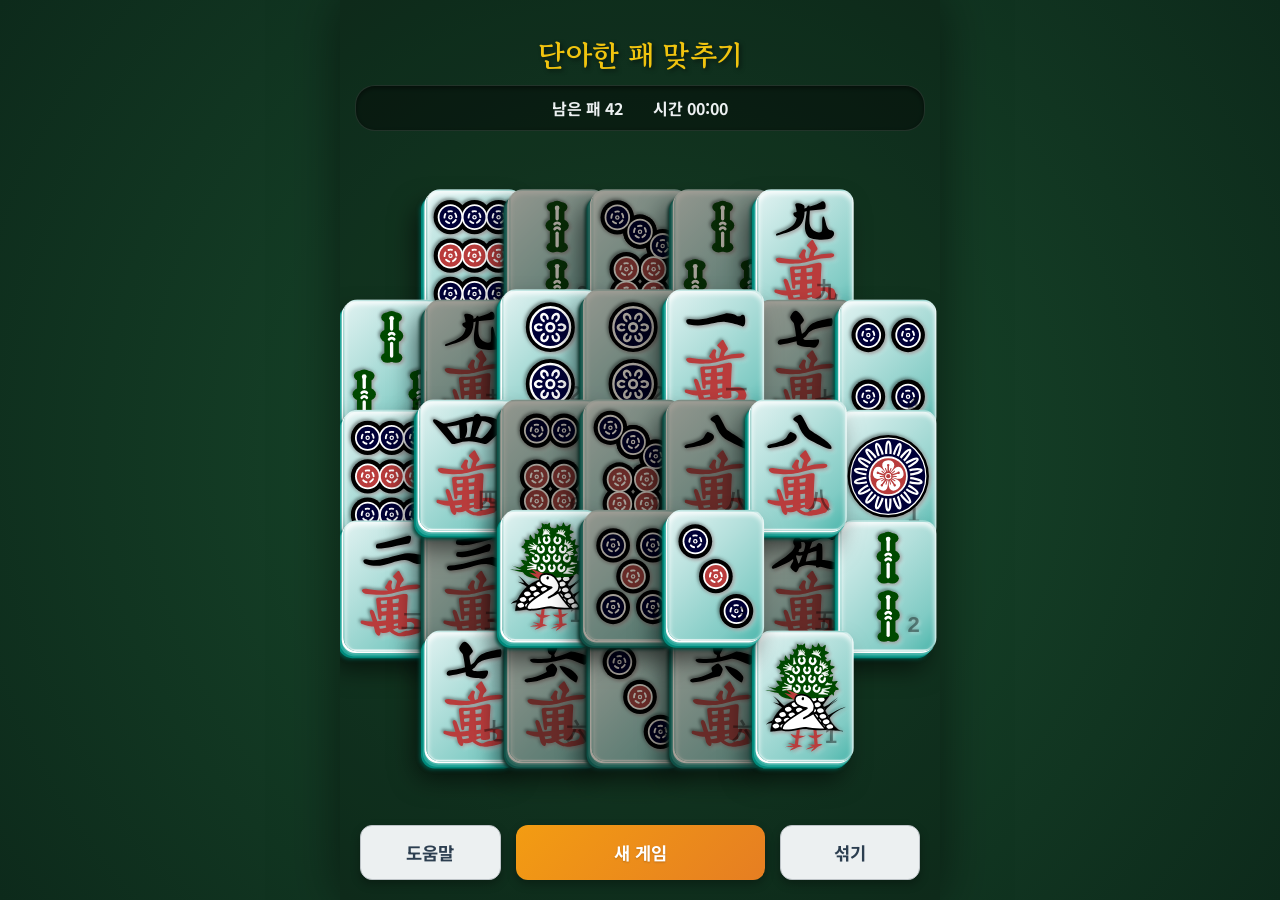
==== Majack/index.html @ 550f0013 "🏡 프로젝트 구조 정리: 모든 소스 파일을 Majack 디렉토리로 이동" ====
<!DOCTYPE html>
<html lang="ko">
<head>
    <meta charset="UTF-8">
    <meta name="viewport" content="width=device-width, initial-scale=1.0, maximum-scale=1.0, user-scalable=no">
    <title>효도 마작 - 같은 패 맞추기</title>
    <link rel="stylesheet" href="style.css">
    <link rel="manifest" href="manifest.json">
    <link rel="icon" href="icon.png">
    <meta name="theme-color" content="#8b5e34">
    <meta name="apple-mobile-web-app-capable" content="yes">
    <meta name="apple-mobile-web-app-status-bar-style" content="black-translucent">

    <link rel="preconnect" href="https://fonts.googleapis.com">
    <link rel="preconnect" href="https://fonts.gstatic.com" crossorigin>
    <link href="https://fonts.googleapis.com/css2?family=Gowun+Batang:wght@400;700&family=Noto+Sans+KR:wght@300;500;700&display=swap" rel="stylesheet">
</head>
<body>
    <div id="app">
        <header>
            <h1>단아한 패 맞추기</h1>
            <div class="stats">
                <div class="stat-item">
                    <span class="label">남은 패</span>
                    <span id="remaining-count">0</span>
                </div>
                <div class="stat-item">
                    <span class="label">시간</span>
                    <span id="timer">00:00</span>
                </div>
            </div>
        </header>

        <main id="game-container">
            <div id="board"></div>
        </main>

        <footer>
            <button id="hint-btn" class="sub-btn">도움말</button>
            <button id="reset-btn" class="main-btn">새 게임</button>
            <button id="shuffle-btn" class="sub-btn">섞기</button>
        </footer>

        <!-- 메시지 오버레이 -->
        <div id="overlay" class="hidden">
            <div class="msg-box">
                <h2 id="msg-title">참 잘하셨어요!</h2>
                <p id="msg-body">모든 패를 맞추셨습니다.</p>
                <button id="restart-btn">다시 시작하기</button>
            </div>
        </div>
    </div>
    <script src="game.js"></script>
</body>
</html>
---- Majack/style.css ----
:root {
    --bg-color: #0d2a1b; /* 더 깊고 어두운 숲속의 그린 */
    --tile-face: #e0f2f1; /* 맑은 비취색 베이스 */
    --tile-side: #80cbc4; 
    --tile-shadow: rgba(0, 0, 0, 0.6);
    --gold: #d4af37; /* 리얼 골드 컬러 */
    --text-color: #ffffff;
    --accent-color: #d4af37;
}

body {
    background-color: var(--bg-color);
    background-image: 
        radial-gradient(circle at center, #1a4d2e 0%, #0d2a1b 100%),
        url('https://www.transparenttextures.com/patterns/dark-leather.png'); /* 가죽 질감 추가 */
    margin: 0;
    overflow: hidden;
    font-family: 'Noto Sans KR', sans-serif;
    display: flex;
    justify-content: center;
    align-items: center;
    height: 100vh;
    color: var(--text-color);
}

#app {
    width: 100vw;
    height: 100vh;
    display: flex;
    flex-direction: column;
    position: relative;
    max-width: 600px;
    background: rgba(0, 0, 0, 0.2);
    box-shadow: 0 0 50px rgba(0,0,0,0.5);
}

header {
    padding: 15px 15px 5px;
    text-align: center;
    z-index: 10;
}

h1 {
    font-family: 'Gowun Batang', serif;
    font-size: 1.8rem;
    color: #f1c40f;
    margin-bottom: 10px;
    text-shadow: 2px 2px 4px rgba(0,0,0,0.5);
}

.stats {
    display: flex;
    justify-content: center;
    gap: 30px;
    padding: 10px 20px;
    background: rgba(0, 0, 0, 0.4);
    border-radius: 20px;
    box-shadow: inset 0 2px 5px rgba(0,0,0,0.5);
    border: 1px solid rgba(255,255,255,0.1);
    font-weight: 700;
    color: #ecf0f1;
}

/* 마작 솔리테어 보드 */
#game-container {
    flex: 1;
    position: relative;
    width: 100%;
    margin-top: 5px;
    margin-bottom: 5px;
    overflow: hidden; 
}

#board {
    position: absolute;
    top: 50%;
    left: 50%;
    transform: translate(-50%, -50%);
    width: 100%;
    height: 100%;
}

/* 프리미엄 입체 마작 패 (Jade 테마) */
.tile {
    position: absolute;
    width: 54px;
    height: 74px;
    cursor: pointer;
    transition: transform 0.2s cubic-bezier(0.34, 1.56, 0.64, 1), filter 0.2s;
    user-select: none;
    
    /* 비취(Jade) 특유의 반투명한 녹색 광택질감 */
    background: linear-gradient(135deg, #e0f2f1 0%, #b2dfdb 40%, #80cbc4 80%, #4db6ac 100%);
    border-radius: 8px;
    border: 1px solid rgba(255,255,255,0.4);
    
    /* 유료 게임급 3D 음영 디자인 */
    box-shadow: 
        inset 0 2px 3px rgba(255,255,255,0.8),
        -1px 1px 0px #ffffff,
        -1px 2px 0px #4db6ac,
        -2px 3px 0px #26a69a,
        -3px 4px 0px #00897b,
        -4px 5px 2px #004d40,
        -6px 10px 15px rgba(0,0,0,0.6);
        
    display: flex;
    justify-content: center;
    align-items: center;
    overflow: hidden;
}

/* 옥 패 특유의 인레이 필터 */
.face {
    width: 90%;
    height: 90%;
    display: flex;
    justify-content: center;
    align-items: center;
    pointer-events: none;
    font-family: "Gowun Batang", serif;
    font-weight: 800;
    /* 음각(Engraving) 느낌을 주는 강력한 드롭 섀도우 */
    filter: drop-shadow(1px 1px 1px rgba(255,255,255,0.8)) drop-shadow(-1px -1px 1px rgba(0,0,0,0.4));
}

/* 만자(Man) 디자인 - 더 깊은 색감 */
.mj-man {
    display: flex;
    flex-direction: column;
    align-items: center;
    line-height: 1;
}
.mj-man .mj-num {
    color: #a91e1e; /* 깊은 핏빛 빨강 */
    font-size: 1.6rem;
}
.mj-man .mj-char {
    color: #1a1a1a; /* 선명한 검정 */
    font-size: 1.6rem;
    margin-top: -2px;
}

/* 통자(Pin) 디자인 - 보석 질감 */
.mj-pin {
    display: grid;
    gap: 3px;
    justify-content: center;
    align-content: center;
    width: 85%;
    height: 85%;
}
.mj-pin.layout-1 .dot { 
    width: 30px; 
    height: 30px; 
    border: 5px double #a91e1e; 
    background: radial-gradient(circle, #e74c3c, #a91e1e);
    box-shadow: 0 0 5px rgba(0,0,0,0.3);
}

.dot {
    width: 13px;
    height: 13px;
    border-radius: 50%;
    background: radial-gradient(circle at 30% 30%, #ffd700, var(--gold)); /* 금색 보석 질감 */
    box-shadow: inset 0 1px 2px rgba(0,0,0,0.5), 1px 1px 1px rgba(255,255,255,0.3);
    margin: 0 auto;
}
.dot.red { background: radial-gradient(circle at 30% 30%, #ff4b2b, #a91e1e); }
.dot.green { background: radial-gradient(circle at 30% 30%, #00ff87, #006036); }

/* 삭자(Sou) 디자인: 세로 막대기(대나무 흉내) */
.mj-sou {
    display: grid;
    gap: 3px;
    justify-content: center;
    align-content: center;
    width: 80%;
    height: 80%;
}
/* 삭 1은 참새나 공작이지만 단순 큰 화려한 글자로 대체 */
.mj-sou.layout-1 { display: flex; color: #004d40; font-size: 2.5rem; filter: drop-shadow(0 0 1px gold); }
.mj-sou:not(.layout-1) { grid-template-columns: repeat(3, 1fr); align-items: center; }
.stick {
    width: 8px;
    height: 18px;
    background: linear-gradient(to bottom, #ffd700, var(--gold));
    border-radius: 4px;
    margin: 0 auto;
    box-shadow: inset 0 1px 2px rgba(0,0,0,0.4), 1px 1px 1px rgba(255,255,255,0.2);
}
.stick.red { background: linear-gradient(to bottom, #ff4b2b, #a91e1e); }
.stick.blue { background: linear-gradient(to bottom, #2196f3, #0d47a1); }

/* 자패/풍패(Wind/Dragon) 큰 글씨 */
.mj-font {
    font-size: 2.5rem;
    text-shadow: 1px 1px 0px rgba(0,0,0,0.1);
}

/* 가독성 가이드 숫자 */
.mj-guide-num {
    position: absolute;
    bottom: 4px;
    right: 6px;
    font-size: 0.8rem;
    color: rgba(0, 0, 0, 0.4);
    font-family: Arial, sans-serif;
    font-weight: bold;
}

.dragon-red { color: #a91e1e; }
.dragon-green { color: #1e6b3c; }
.dragon-blue { color: #1d4e89; border: 3px double #1d4e89; border-radius: 4px; padding: 0 4px; font-size: 2.2rem; }
.wind-black { color: #1a1a1a; }

/* 선택 및 가림 처리 */
.tile.blocked {
    filter: brightness(0.6) sepia(0.2); 
    cursor: default;
}

.tile.selected {
    background: #fffbe6;
    border-color: var(--gold);
    /* 제자리에서 빛만 발산하도록 box-shadow를 두껍게 구성하고 transform은 덮어쓰지 않음.
       두께감 섀도우(회색계열)를 골드 계열로 바꿔서 빛이 나는 효과 */
    box-shadow: 
        -1px 1px 0px #fff,
        -1px 2px 0px #f0e2b6,
        -2px 3px 0px #ebd699,
        -2px 4px 0px var(--gold),
        0px 0px 15px rgba(243, 156, 18, 0.8),
        -4px 8px 12px rgba(243, 156, 18, 0.5);
    z-index: 1000 !important; 
}
.tile.selected .face {
    /* 기존 scale(1.05)이 글자만 키워서 이질감을 줄 수 있으므로 제거하거나 최소화 */
    filter: drop-shadow(0 0 2px var(--gold));
}

.tile.matched {
    opacity: 0;
    pointer-events: none;
}

/* 푸터 및 인터페이스 */
footer {
    padding: 10px 20px 20px;
    display: flex;
    gap: 15px;
    z-index: 10;
}

button {
    border: none;
    border-radius: 12px;
    padding: 14px;
    font-family: inherit;
    font-weight: 700;
    font-size: 1.1rem;
    cursor: pointer;
    transition: all 0.2s;
    box-shadow: 0 4px 10px rgba(0,0,0,0.3);
}

button:active {
    transform: translateY(2px);
    box-shadow: 0 1px 2px rgba(0,0,0,0.3);
}

.main-btn {
    flex: 2;
    background: linear-gradient(135deg, #f39c12, #e67e22);
    color: white;
    text-shadow: 0 1px 2px rgba(0,0,0,0.2);
}

.sub-btn {
    flex: 1;
    background: #ecf0f1;
    color: #2c3e50;
    border: 1px solid #bdc3c7;
}

.hidden { display: none !important; }

/* 오버레이 */
#overlay {
    position: fixed;
    top: 0;
    left: 0;
    width: 100%;
    height: 100%;
    background: rgba(0, 0, 0, 0.5);
    display: flex;
    justify-content: center;
    align-items: center;
    z-index: 100;
    backdrop-filter: blur(4px);
    transition: opacity 0.3s;
}

.msg-box {
    background: white;
    padding: 40px;
    border-radius: 24px;
    text-align: center;
    max-width: 80%;
    box-shadow: 0 20px 40px rgba(0,0,0,0.2);
}

.msg-box h2 {
    font-family: 'Gowun Batang', serif;
    margin-bottom: 10px;
    color: var(--accent-color);
}

.msg-box p {
    margin-bottom: 25px;
    color: #666;
}

#restart-btn {
    background: var(--accent-color);
    color: white;
    padding: 12px 30px;
    font-size: 1rem;
}

/* 연결선 시각화 */
.connection-line {
    position: absolute;
    background-color: var(--gold);
    z-index: 5;
    pointer-events: none;
    opacity: 0.6;
}

/* 마작 이미지 스타일 */
.mj-img {
    width: 100%;
    height: 100%;
    object-fit: contain;
    padding: 2px;
    filter: drop-shadow(1px 1px 1px rgba(0,0,0,0.3));
}
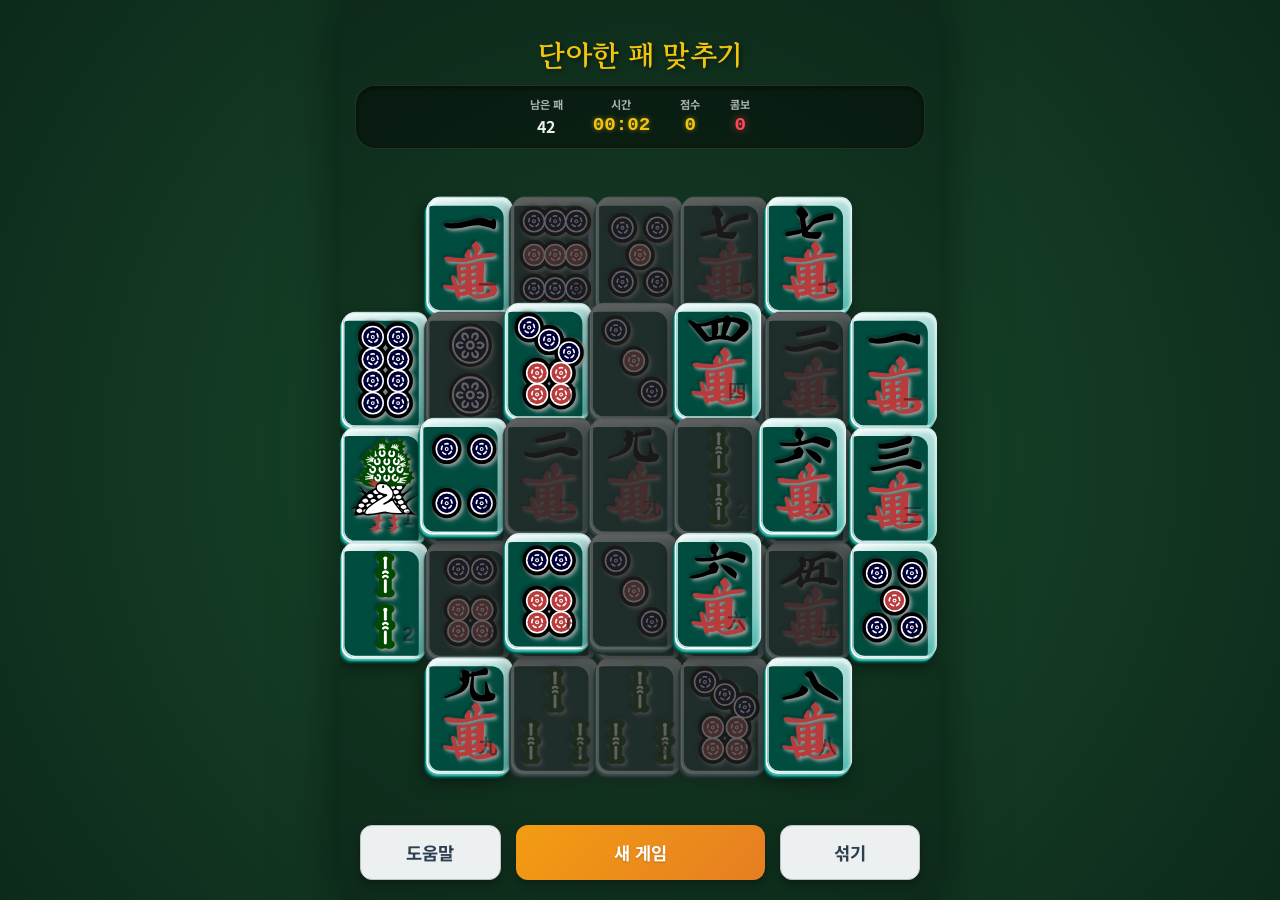
==== commit 665f5fe3: "단수 상향: 점수/콤보 시스템 도입 및 UI 미학 고도화 (고아단아 ✅)" ====
--- a/Majack/index.html
+++ b/Majack/index.html
@@ -28,6 +28,14 @@
                     <span class="label">시간</span>
                     <span id="timer">00:00</span>
                 </div>
+                <div class="stat-item">
+                    <span class="label">점수</span>
+                    <span id="score">0</span>
+                </div>
+                <div class="stat-item highlight">
+                    <span class="label">콤보</span>
+                    <span id="combo">0</span>
+                </div>
             </div>
         </header>
 
--- a/Majack/style.css
+++ b/Majack/style.css
@@ -60,6 +60,41 @@
     font-weight: 700;
     color: #ecf0f1;
 }
+
+#timer, #score, #combo {
+    color: #f1c40f;
+    font-family: 'Courier New', Courier, monospace;
+    text-shadow: 0 0 5px rgba(241, 196, 15, 0.5);
+    font-size: 1.2rem;
+}
+
+.stat-item.highlight #combo {
+    color: #ff4757;
+    text-shadow: 0 0 8px rgba(255, 71, 87, 0.6);
+}
+
+.stat-item {
+    display: flex;
+    flex-direction: column;
+    align-items: center;
+}
+
+.stat-item .label {
+    font-size: 0.7rem;
+    opacity: 0.7;
+    margin-bottom: 2px;
+}
+
+@keyframes combo-pulse {
+    0% { transform: scale(1); }
+    50% { transform: scale(1.2); filter: brightness(1.5); }
+    100% { transform: scale(1); }
+}
+
+.combo-active {
+    animation: combo-pulse 0.5s ease-in-out;
+}
+
 
 /* 마작 솔리테어 보드 */
 #game-container {
@@ -94,20 +129,33 @@
     border-radius: 8px;
     border: 1px solid rgba(255,255,255,0.4);
     
-    /* 유료 게임급 3D 음영 디자인 */
+    /* 유료 게임급 3D 음영 디자인 (옆 타일 침범 최소화) */
     box-shadow: 
         inset 0 2px 3px rgba(255,255,255,0.8),
         -1px 1px 0px #ffffff,
         -1px 2px 0px #4db6ac,
-        -2px 3px 0px #26a69a,
-        -3px 4px 0px #00897b,
-        -4px 5px 2px #004d40,
-        -6px 10px 15px rgba(0,0,0,0.6);
+        -1.5px 2.5px 0px #26a69a,
+        -2px 3px 0.5px #00897b,
+        -2.5px 4px 1px #004d40,
+        -3px 6px 10px rgba(0,0,0,0.5);
         
     display: flex;
     justify-content: center;
     align-items: center;
     overflow: hidden;
+}
+
+/* 패 뒷면의 나무 질감 레이어 (3D 효과를 위한 가상 요소 - 호환성 보정) */
+.tile::after {
+    content: '';
+    position: absolute;
+    bottom: -5px;
+    left: -5px;
+    width: 100%;
+    height: 100%;
+    background: #004d40;
+    z-index: -1;
+    border-radius: 8px;
 }
 
 /* 옥 패 특유의 인레이 필터 */
@@ -214,9 +262,9 @@
 .dragon-blue { color: #1d4e89; border: 3px double #1d4e89; border-radius: 4px; padding: 0 4px; font-size: 2.2rem; }
 .wind-black { color: #1a1a1a; }
 
-/* 선택 및 가림 처리 */
+/* 선택 및 가림 처리 (비활성 타일을 더 짙고 어둡게) */
 .tile.blocked {
-    filter: brightness(0.6) sepia(0.2); 
+    filter: brightness(0.35) contrast(0.8) grayscale(0.3); 
     cursor: default;
 }
 
@@ -242,6 +290,10 @@
 .tile.matched {
     opacity: 0;
     pointer-events: none;
+    transform: scale(1.5) translateY(-50px) rotate(15deg) !important;
+    filter: brightness(2) blur(5px);
+    transition: all 0.6s cubic-bezier(0.23, 1, 0.32, 1);
+    z-index: 2000 !important;
 }
 
 /* 푸터 및 인터페이스 */
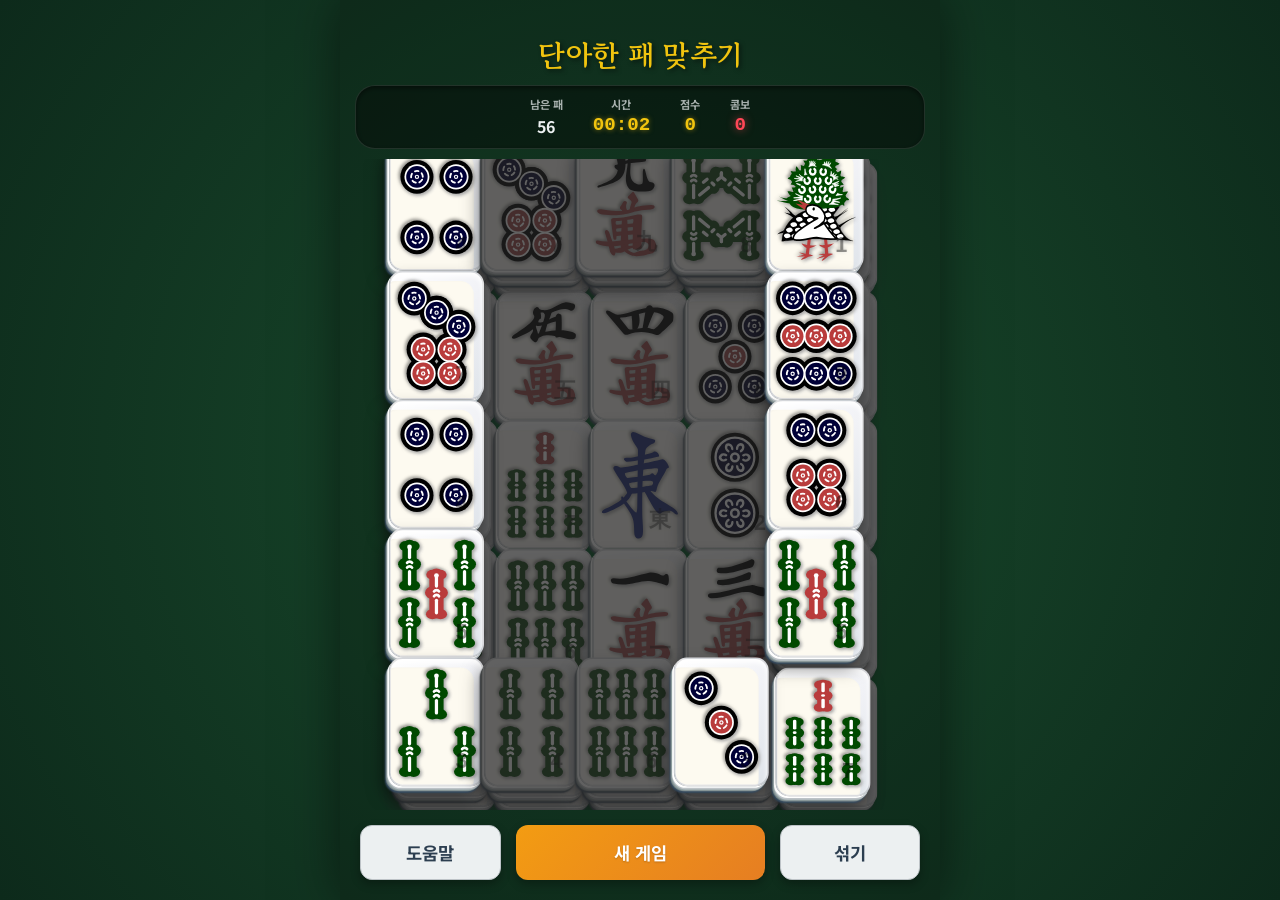
==== commit 58685519: "캐시 무효화 적용 및 단일 레이어 백색 타일 완성 ✅" ====
--- a/Majack/index.html
+++ b/Majack/index.html
@@ -4,7 +4,7 @@
     <meta charset="UTF-8">
     <meta name="viewport" content="width=device-width, initial-scale=1.0, maximum-scale=1.0, user-scalable=no">
     <title>효도 마작 - 같은 패 맞추기</title>
-    <link rel="stylesheet" href="style.css">
+    <link rel="stylesheet" href="style.css?v=1.2">
     <link rel="manifest" href="manifest.json">
     <link rel="icon" href="icon.png">
     <meta name="theme-color" content="#8b5e34">
@@ -58,6 +58,6 @@
             </div>
         </div>
     </div>
-    <script src="game.js"></script>
+    <script src="game.js?v=1.2"></script>
 </body>
 </html>
--- a/Majack/style.css
+++ b/Majack/style.css
@@ -1,7 +1,7 @@
 :root {
     --bg-color: #0d2a1b; /* 더 깊고 어두운 숲속의 그린 */
-    --tile-face: #e0f2f1; /* 맑은 비취색 베이스 */
-    --tile-side: #80cbc4; 
+    --tile-face: #ffffff; /* 순백색 베이스 */
+    --tile-side: #ced4da; 
     --tile-shadow: rgba(0, 0, 0, 0.6);
     --gold: #d4af37; /* 리얼 골드 컬러 */
     --text-color: #ffffff;
@@ -115,7 +115,7 @@
     height: 100%;
 }
 
-/* 프리미엄 입체 마작 패 (Jade 테마) */
+/* 프리미엄 입체 마작 패 (Ivory 테마) */
 .tile {
     position: absolute;
     width: 54px;
@@ -124,19 +124,19 @@
     transition: transform 0.2s cubic-bezier(0.34, 1.56, 0.64, 1), filter 0.2s;
     user-select: none;
     
-    /* 비취(Jade) 특유의 반투명한 녹색 광택질감 */
-    background: linear-gradient(135deg, #e0f2f1 0%, #b2dfdb 40%, #80cbc4 80%, #4db6ac 100%);
+    /* 순백색 도자기(Ceramic) 질감 */
+    background: linear-gradient(135deg, #ffffff 0%, #f1f2f6 50%, #dfe4ea 100%);
     border-radius: 8px;
-    border: 1px solid rgba(255,255,255,0.4);
+    border: 1px solid rgba(0,0,0,0.1);
     
-    /* 유료 게임급 3D 음영 디자인 (옆 타일 침범 최소화) */
+    /* 유료 게임급 3D 음영 디자인 (백색 타일 최적화) */
     box-shadow: 
-        inset 0 2px 3px rgba(255,255,255,0.8),
+        inset 0 2px 3px rgba(255,255,255,1),
         -1px 1px 0px #ffffff,
-        -1px 2px 0px #4db6ac,
-        -1.5px 2.5px 0px #26a69a,
-        -2px 3px 0.5px #00897b,
-        -2.5px 4px 1px #004d40,
+        -1px 2px 0px #bdc3c7,
+        -1.5px 2.5px 0px #95a5a6,
+        -2px 3px 0.5px #7f8c8d,
+        -2.5px 4px 1px #34495e,
         -3px 6px 10px rgba(0,0,0,0.5);
         
     display: flex;
@@ -153,9 +153,10 @@
     left: -5px;
     width: 100%;
     height: 100%;
-    background: #004d40;
+    background: #fdfaf0; /* 부드러운 뼈대(Bone) 색상 */
     z-index: -1;
     border-radius: 8px;
+    box-shadow: inset 1px -1px 2px rgba(0,0,0,0.1);
 }
 
 /* 옥 패 특유의 인레이 필터 */
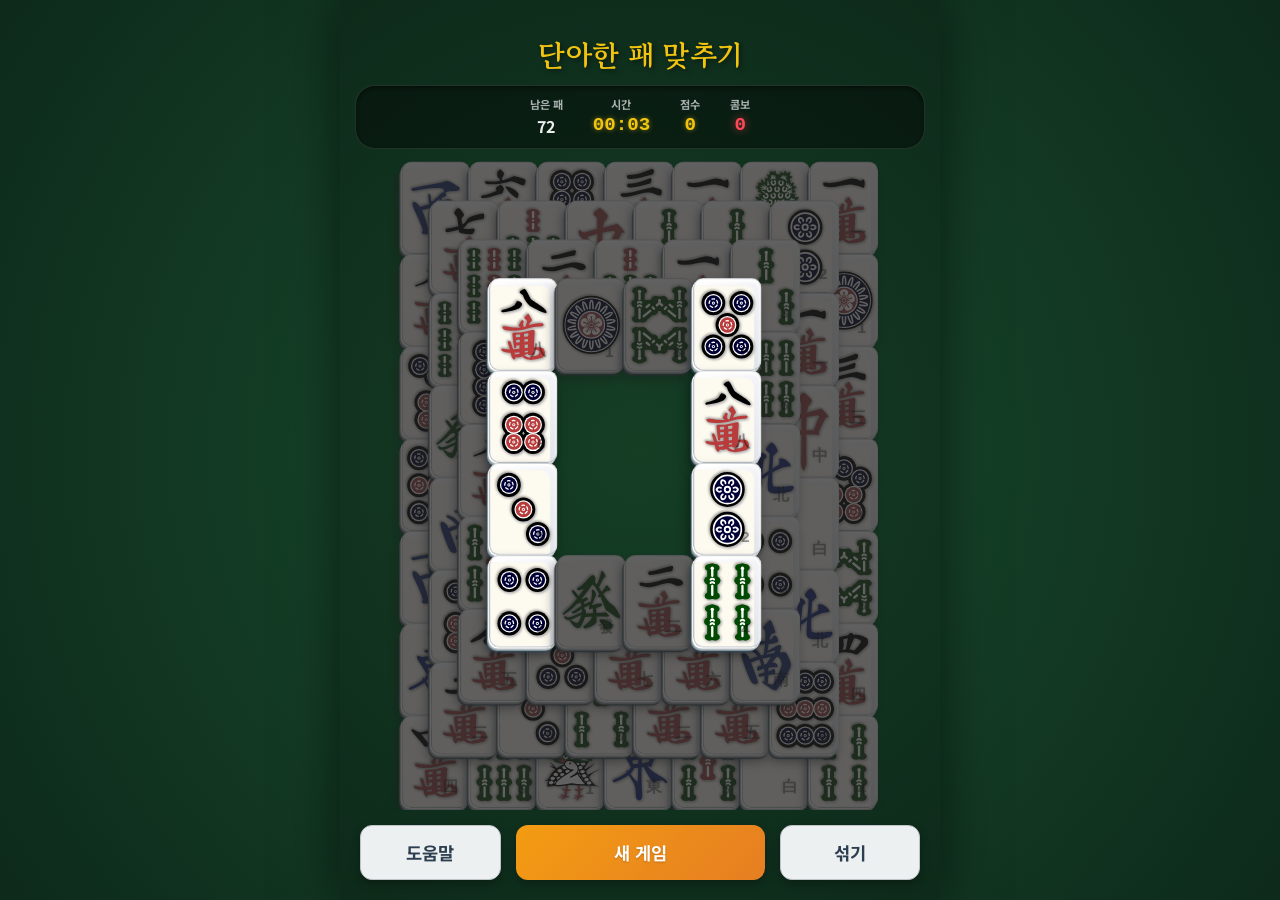
==== commit 9bf92f69: "선택 하이라이트 잔여 노란색 완전 제거 및 캐시 갱신 (v1.3) ✅" ====
--- a/Majack/index.html
+++ b/Majack/index.html
@@ -4,7 +4,7 @@
     <meta charset="UTF-8">
     <meta name="viewport" content="width=device-width, initial-scale=1.0, maximum-scale=1.0, user-scalable=no">
     <title>효도 마작 - 같은 패 맞추기</title>
-    <link rel="stylesheet" href="style.css?v=1.2">
+    <link rel="stylesheet" href="style.css?v=1.3">
     <link rel="manifest" href="manifest.json">
     <link rel="icon" href="icon.png">
     <meta name="theme-color" content="#8b5e34">
@@ -58,6 +58,6 @@
             </div>
         </div>
     </div>
-    <script src="game.js?v=1.2"></script>
+    <script src="game.js?v=1.3"></script>
 </body>
 </html>
--- a/Majack/style.css
+++ b/Majack/style.css
@@ -270,22 +270,22 @@
 }
 
 .tile.selected {
-    background: #fffbe6;
-    border-color: var(--gold);
-    /* 제자리에서 빛만 발산하도록 box-shadow를 두껍게 구성하고 transform은 덮어쓰지 않음.
-       두께감 섀도우(회색계열)를 골드 계열로 바꿔서 빛이 나는 효과 */
+    background: #ff4757; /* 강렬한 붉은색 */
+    border: 2px solid #ff1f1f;
+    /* 붉은색의 강력한 발광 효과로 시인성 확보 */
     box-shadow: 
         -1px 1px 0px #fff,
-        -1px 2px 0px #f0e2b6,
-        -2px 3px 0px #ebd699,
-        -2px 4px 0px var(--gold),
-        0px 0px 15px rgba(243, 156, 18, 0.8),
-        -4px 8px 12px rgba(243, 156, 18, 0.5);
+        -1px 2px 0px #c23616,
+        -2px 3px 0px #962100,
+        -2px 4px 0px #5e1500,
+        0px 0px 25px rgba(255, 71, 87, 1),
+        0px 0px 50px rgba(255, 71, 87, 0.6);
     z-index: 1000 !important; 
+    transform: translate(calc(-50% + var(--tx, 0px)), calc(-50% + var(--ty, 0px) - 15px)) !important; /* 들림 효과를 15px로 더 강화 */
 }
 .tile.selected .face {
     /* 기존 scale(1.05)이 글자만 키워서 이질감을 줄 수 있으므로 제거하거나 최소화 */
-    filter: drop-shadow(0 0 2px var(--gold));
+    filter: drop-shadow(0 0 2px #ff4757);
 }
 
 .tile.matched {
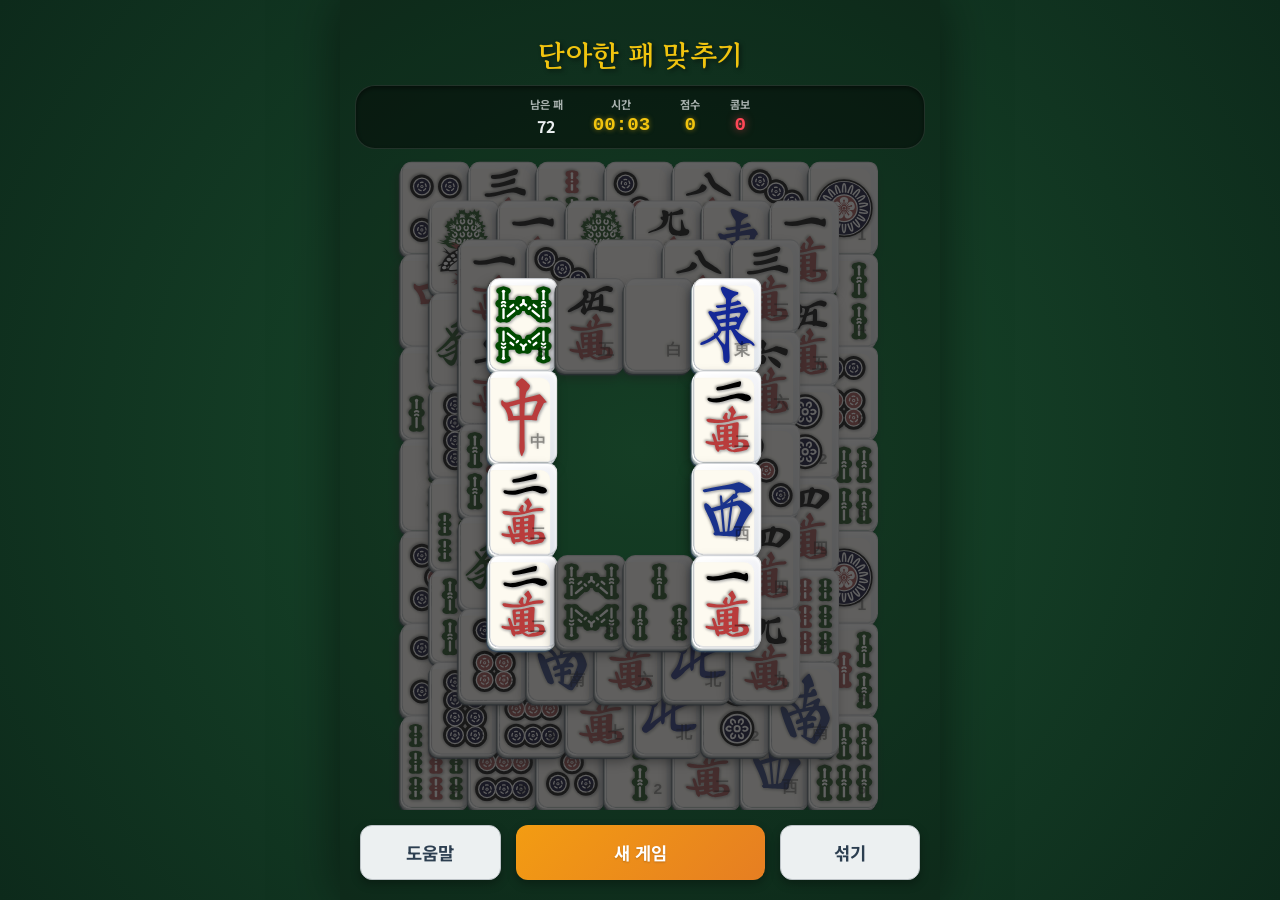
==== commit efdf937b: "캐시 문제 해결을 위해 인라인 스타일 적용 및 레드 하이라이트 강화 ✅" ====
--- a/Majack/index.html
+++ b/Majack/index.html
@@ -4,7 +4,7 @@
     <meta charset="UTF-8">
     <meta name="viewport" content="width=device-width, initial-scale=1.0, maximum-scale=1.0, user-scalable=no">
     <title>효도 마작 - 같은 패 맞추기</title>
-    <link rel="stylesheet" href="style.css?v=1.3">
+    <link rel="stylesheet" href="style.css?v=9.9">
     <link rel="manifest" href="manifest.json">
     <link rel="icon" href="icon.png">
     <meta name="theme-color" content="#8b5e34">
@@ -14,6 +14,25 @@
     <link rel="preconnect" href="https://fonts.googleapis.com">
     <link rel="preconnect" href="https://fonts.gstatic.com" crossorigin>
     <link href="https://fonts.googleapis.com/css2?family=Gowun+Batang:wght@400;700&family=Noto+Sans+KR:wght@300;500;700&display=swap" rel="stylesheet">
+    <style>
+        /* 캐시 문제를 해결하기 위해 가장 중요한 선택 스타일을 여기에 직접 선언합니다. */
+        .tile.selected {
+            background: #ff0000 !important; /* 순수 레드 */
+            border: 3px solid #7a0000 !important;
+            box-shadow: 
+                -1px 1px 0px #fff,
+                -1px 2px 0px #c23616,
+                -2px 3px 0px #962100,
+                -2px 4px 0px #5e1500,
+                0px 0px 30px rgba(255, 0, 0, 1) !important,
+                0px 0px 60px rgba(255, 0, 0, 0.7) !important;
+            z-index: 1000 !important; 
+            transform: translate(calc(-50% + var(--tx, 0px)), calc(-50% + var(--ty, 0px) - 20px)) !important; /* 들림 효과 더욱 강화 */
+        }
+        .tile.selected .face {
+            filter: drop-shadow(0 0 3px #ffffff) drop-shadow(0 0 5px #ff0000) !important;
+        }
+    </style>
 </head>
 <body>
     <div id="app">
@@ -58,6 +77,6 @@
             </div>
         </div>
     </div>
-    <script src="game.js?v=1.3"></script>
+    <script src="game.js?v=9.9"></script>
 </body>
 </html>
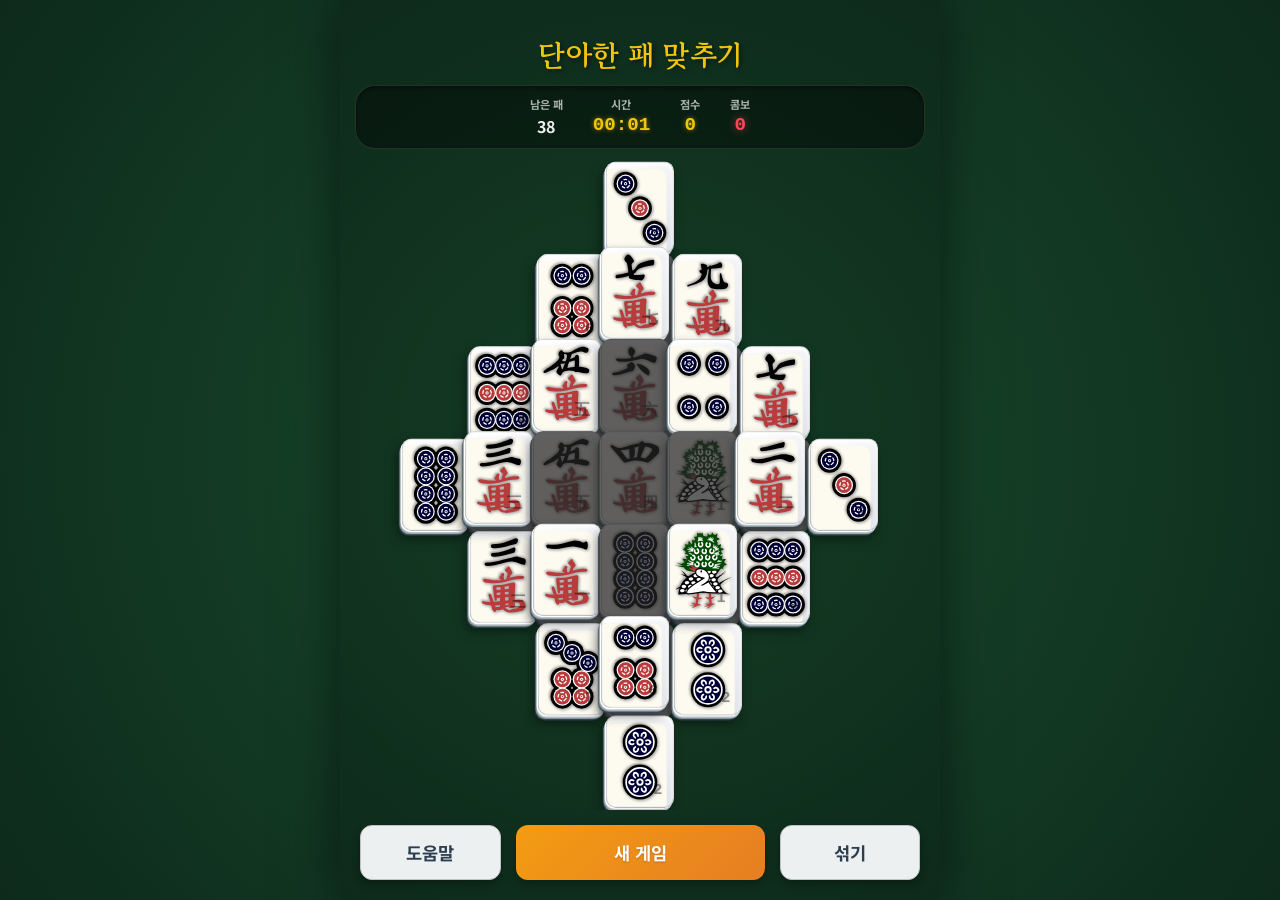
==== commit 302e7976: "선택 하이라이트 범위 대폭 확장 및 맥동(Pulse) 효과 추가 ✅" ====
--- a/Majack/index.html
+++ b/Majack/index.html
@@ -17,20 +17,23 @@
     <style>
         /* 캐시 문제를 해결하기 위해 가장 중요한 선택 스타일을 여기에 직접 선언합니다. */
         .tile.selected {
-            background: #ff0000 !important; /* 순수 레드 */
+            background: #ff0000 !important;
             border: 3px solid #7a0000 !important;
+            outline: 6px solid rgba(255, 0, 0, 0.4) !important; /* 외곽선 추가로 더 넓어보이게 */
             box-shadow: 
-                -1px 1px 0px #fff,
-                -1px 2px 0px #c23616,
-                -2px 3px 0px #962100,
-                -2px 4px 0px #5e1500,
-                0px 0px 30px rgba(255, 0, 0, 1) !important,
-                0px 0px 60px rgba(255, 0, 0, 0.7) !important;
+                0 0 40px rgba(255, 0, 0, 1) !important,
+                0 0 80px rgba(255, 0, 0, 0.6) !important,
+                0 0 120px rgba(255, 0, 0, 0.3) !important; /* 광채 범위 대폭 확장 */
             z-index: 1000 !important; 
-            transform: translate(calc(-50% + var(--tx, 0px)), calc(-50% + var(--ty, 0px) - 20px)) !important; /* 들림 효과 더욱 강화 */
+            transform: translate(calc(-50% + var(--tx, 0px)), calc(-50% + var(--ty, 0px) - 25px)) !important; /* 더 높이 들림 */
+            animation: selected-pulse 1s infinite alternate !important; /* 맥동 효과 추가 */
+        }
+        @keyframes selected-pulse {
+            from { outline-width: 4px; filter: brightness(1); }
+            to { outline-width: 12px; filter: brightness(1.3); }
         }
         .tile.selected .face {
-            filter: drop-shadow(0 0 3px #ffffff) drop-shadow(0 0 5px #ff0000) !important;
+            filter: drop-shadow(0 0 5px #ffffff) drop-shadow(0 0 10px #ff0000) !important;
         }
     </style>
 </head>
